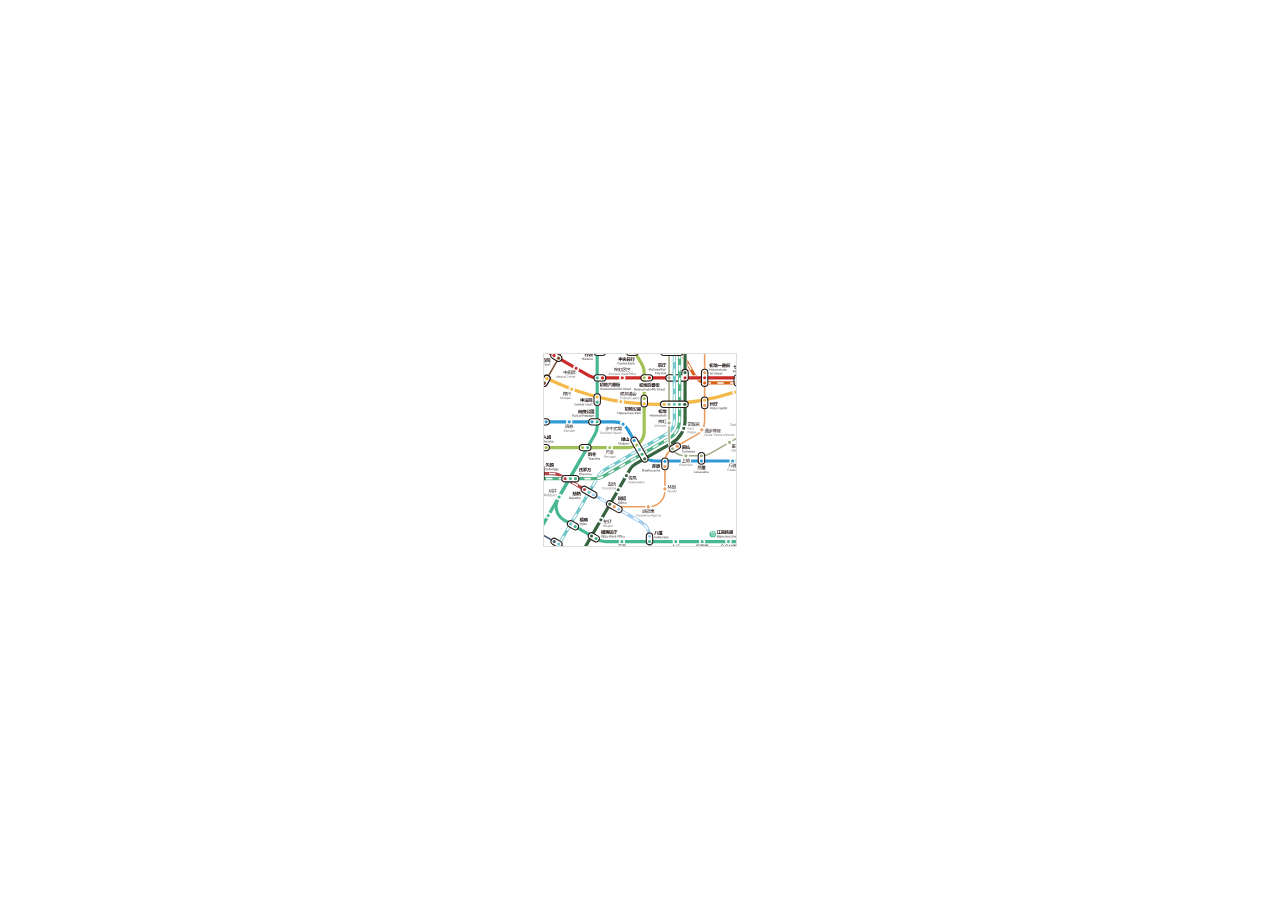
==== index.html @ 18a80d4e "Initial commit" ====
<!doctype html>
<html lang="ko">
<head>
  <meta charset="utf-8">
  <meta name="viewport" content="width=device-width, initial-scale=1">
  <link rel="stylesheet" href="style.css">
  <title>노선도</title>
</head>
<body class="home">
  <a class="city" href="sluqecu/">
    <img class="city-map" src="sluqecu/map.svg" alt="">
    <span class="city-name">SLUQECU</span>
  </a>
</body>
</html>
---- style.css ----
html,
body {
    height: 100%;
    margin: 0;
}

body {
    display: flex;
}

#panel input,
#panel button {
    box-sizing: border-box;
    height: 1.5rem;
    margin: 0;
    border-radius: 0;
    border: 1px solid #dddddd;
    font-size: 1rem;
    line-height: 1rem;
    font-family: 'rusimez sans', 'Pretendard', 'Microsoft YaHei', sans-serif;
}

#panel input {
    width: 18rem;
    margin-bottom: 0.5rem;
    margin-right: 3rem;
    padding: 0.25rem;
}

#panel button {
    width: 6rem;
    background-color: #ffffff;
    margin-right: 0.5rem;
}

button:hover { background-color: #eeeeee; }

#map {
    flex: 1;
    min-width: 0;
    overflow: hidden;
}

#map svg {
    display: block;
    width: 100%;
    height: 100%;
    cursor: grab;
    touch-action: none;
    user-select: none;
}

#panel {
    flex: none;
    position: relative;
    width: 24rem;
    box-sizing: border-box;
    padding: 1rem;
    overflow: auto;
    border-left: 1px solid #dddddd;
}

#panel .result {
    white-space: pre-wrap;
    font-size: 1rem;
    line-height: 1.5rem;
    margin: 1rem 0;
    font-family: 'rusimez sans', 'Pretendard', 'Microsoft YaHei', sans-serif;
}

.suggest {
    position: absolute;
    z-index: 1;
    box-sizing: border-box;
    max-height: 18rem;
    margin: 0;
    padding: 0;
    overflow: auto;
    list-style: none;
    background-color: #ffffff;
    border: 1px solid #dddddd;
    border-top: none;
    font-size: 1rem;
    line-height: 1rem;
    font-family: 'rusimez sans', 'Pretendard', 'Microsoft YaHei', sans-serif;
}

.suggest li {
    height: 1rem;
    padding: 0.25rem;
    cursor: pointer;
    white-space: nowrap;
    overflow: hidden;
    text-overflow: ellipsis;
}

.suggest li:hover,
.suggest li.active { background-color: #eeeeee; }

.suggest li.empty {
    height: 1rem;
    color: #999999;
    cursor: default;
}

#panel .station-row,
#panel .line-row { white-space: nowrap; }

.station-mark {
    fill: none;
    stroke-width: 15;
    stroke-linecap: round;
    stroke-linejoin: round;
    opacity: 0.5;
    pointer-events: none;
}

.station-mark.departure { stroke: red; }
.station-mark.destination { stroke: blue; }

.station-row {
    display: flex;
    align-items: center;
    height: 2rem;
    line-height: 2rem;
}

.line-box {
    display: flex;
    align-items: center;
}

.hy-icon {
    text-align: center;
    width: 1.5rem;
    height: 1.5rem;
    border-radius: 25%;
    line-height: 1.5rem;
    margin: 0.25rem;
    outline: 2px solid;
    outline-offset: -2px;
    color: #000000;
}

.sl-icon {
    text-align: center;
    width: 1.5rem;
    height: 1.5rem;
    border-radius: 50%;
    line-height: 1.5rem;
    margin: 0.25rem;
    outline: 2px solid;
    outline-offset: -2px;
    font-family: 'HanWangKanTan';
    font-weight: 400;
}

.sq-icon,
.sm-icon,
.kr1-icon,
.kr2-icon,
.kr3-icon {
    text-align: center;
    width: 1.5rem;
    height: 1.5rem;
    border-radius: 50%;
    line-height: 1.5rem;
    margin: 0.25rem;
    color: #ffffff;
}


.kr1-icon { font-size: 0.75rem; }
.kr2-icon { font-size: 0.5rem; }

.kr3-icon {
    height: 1rem;
    padding: 0.25rem 0;
    font-size: 0.5rem;
    line-height: 0.5rem;
}

.line-row {
    display: flex;
    align-items: center;
    height: 2rem;
    gap: 0.25rem;
    margin-top: 0.5rem;
    font-weight: 700;
    line-height: 2rem;
}


/* ───────── 메인 페이지 ───────── */
/* 도시 카드가 늘어나면 가로로 늘어놓고, 넘치면 다음 줄로 */
body.home {
    flex-wrap: wrap;
    justify-content: center;
    align-items: center;
    align-content: center;
    gap: 1rem;
    padding: 1rem;
    box-sizing: border-box;
}

/* 노선도의 일부만 잘라서 보여 주는 카드: 2560 크기의 노선도에서 緑山 Sluqecu역(1815, 1790) 주변 360×360 */
.city {
    position: relative;
    display: block;
    width: 12rem;
    aspect-ratio: 1;
    overflow: hidden;
    border: 1px solid #dddddd;
}

.city-map {
    position: absolute;
    max-width: none;
    width: calc(100% * 2560 / 360);
    left: calc(-100% * 1635 / 360);
    top: calc(-100% * 1610 / 360);
    transition: filter 0.3s;
}

.city-name {
    position: absolute;
    inset: 0;
    display: flex;
    justify-content: center;
    align-items: center;
    color: #ffffff;
    font-family: 'rusimez sans', 'Pretendard', 'Microsoft YaHei', sans-serif;
    font-size: 1.5rem;
    font-weight: 700;
    letter-spacing: 0.15em;
    opacity: 0;
    transition: opacity 0.3s;
}

.city:hover .city-map,
.city:focus-visible .city-map { filter: brightness(0.45); }

.city:hover .city-name,
.city:focus-visible .city-name { opacity: 1; }

/* 마우스가 없는 기기(터치)는 호버가 없으니 처음부터 글자를 보여 준다 */
@media (hover: none) {
    .city-map { filter: brightness(0.45); }
    .city-name { opacity: 1; }
}

/* ───────── 모바일: 지도를 화면 전체에, 패널은 아래에서 끌어올린다 ───────── */
.handle { display: none; }

@media (max-width: 768px) {
    body:not(.home) { display: block; overflow: hidden; }

    #map {
        position: fixed;
        inset: 0;
    }

    #panel {
        position: fixed;
        z-index: 2;
        left: 0;
        right: 0;
        bottom: 0;
        width: auto;
        height: 85vh;
        height: 85dvh;
        padding-top: 0;
        border-left: none;
        border-top: 1px solid #dddddd;
        background-color: #ffffff;
        transform: translateY(calc(100% - 9rem));
        transition: transform 0.25s ease;
    }

    #panel.dragging { transition: none; }

    .handle {
        display: block;
        position: sticky;
        top: 0;
        z-index: 2;
        height: 1rem;
        background-color: #ffffff;
        cursor: grab;
        touch-action: none;
    }

    .handle::before {
        content: "";
        display: block;
        width: 3rem;
        height: 0.25rem;
        margin: 0.75rem auto 0;
        border-radius: 0.125rem;
        background-color: #cccccc;
    }
}
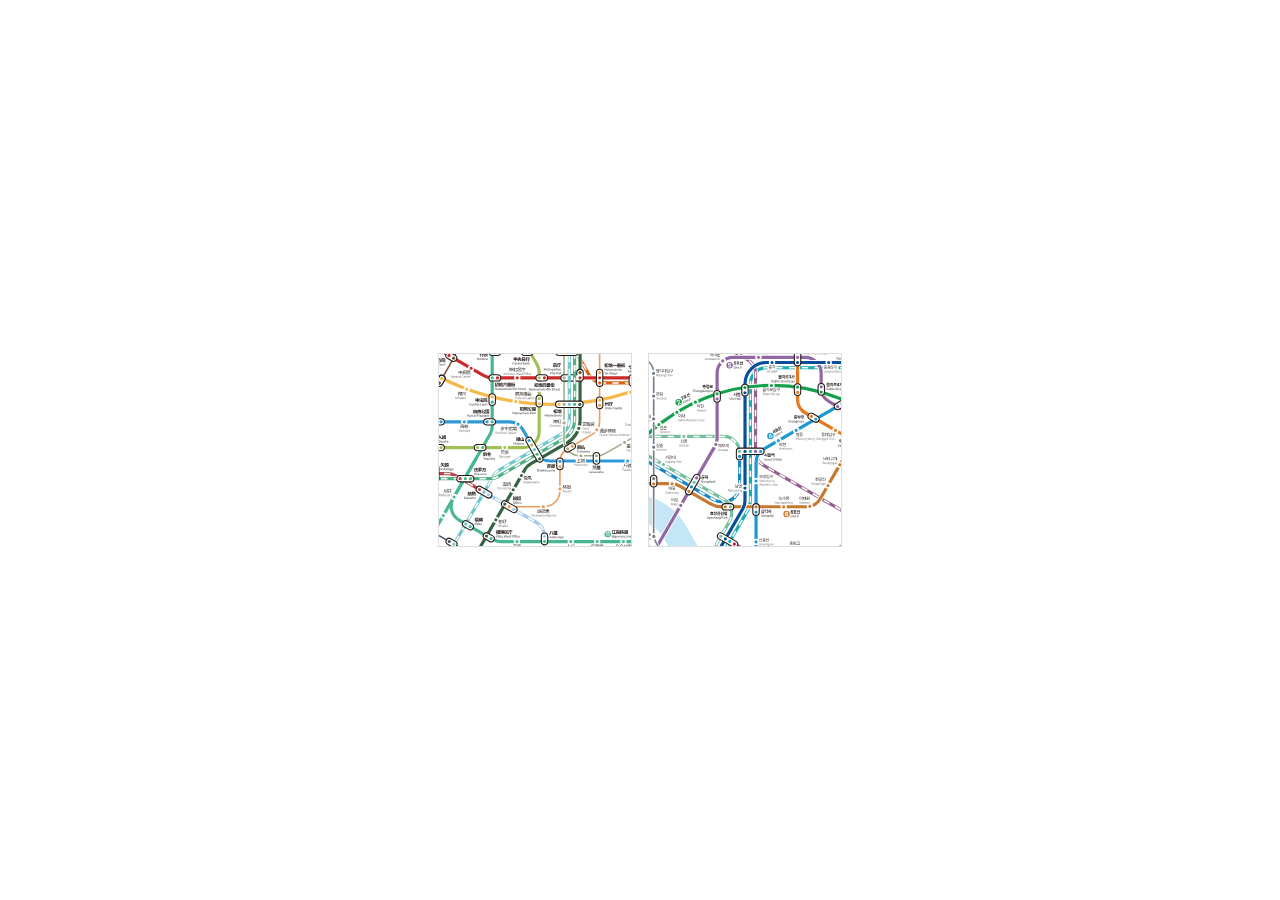
==== commit e19a5965: "aa" ====
--- a/index.html
+++ b/index.html
@@ -3,13 +3,21 @@
 <head>
   <meta charset="utf-8">
   <meta name="viewport" content="width=device-width, initial-scale=1">
+  <title>Raceda</title>
+  <meta name="description" content="Metro Maps Designed by Daco">
+  <meta property="og:title" content="Raceda">
+  <meta property="og:description" content="Metro Maps Designed by Daco">
+  <meta property="og:type" content="website">
   <link rel="stylesheet" href="style.css">
-  <title>노선도</title>
 </head>
 <body class="home">
-  <a class="city" href="sluqecu/">
+  <a class="city" href="sluqecu/" style="--map: 2560; --x: 1815; --y: 1790;">
     <img class="city-map" src="sluqecu/map.svg" alt="">
     <span class="city-name">SLUQECU</span>
   </a>
+  <a class="city" href="seoul/" style="--map: 1920; --x: 975; --y: 840">
+    <img class="city-map" src="seoul/map.svg" alt="">
+    <span class="city-name">SEOUL</span>
+  </a>
 </body>
 </html>
--- a/style.css
+++ b/style.css
@@ -1,3 +1,45 @@
+@font-face {
+  font-family: 'sansRm';
+  src: url('/fonts/RusimezSans.otf') format('opentype');
+  font-weight: 400;
+}
+
+@font-face {
+  font-family: 'sansRm';
+  src: url('/fonts/RusimezSansBold.otf') format('opentype');
+  font-weight: 700;
+}
+
+@font-face {
+  font-family: 'sansLa';
+  font-weight: 400;
+  src: url(/fonts/Pretendard-Regular.otf) format('opentype');
+}
+
+@font-face {
+  font-family: 'sansLa';
+  font-weight: 700;
+  src: url(/fonts/Pretendard-Bold.otf) format('opentype');
+}
+
+@font-face {
+  font-family: 'sansSc';
+  font-weight: 400;
+  src: url(/fonts/NotoSansSC-Regular.ttf) format('truetype');
+  unicode-range: U+3400-4DBF, U+4E00-9FFF;
+}
+
+@font-face {
+  font-family: 'sansSc';
+  font-weight: 700;
+  src: url(/fonts/NotoSansSC-Bold.ttf) format('truetype');
+  unicode-range: U+3400-4DBF, U+4E00-9FFF;
+}
+
+:root {
+  --sans-font: 'sansRm', 'sansLa', 'sansSc', sans-serif;
+}
+
 html,
 body {
     height: 100%;
@@ -17,7 +59,8 @@
     border: 1px solid #dddddd;
     font-size: 1rem;
     line-height: 1rem;
-    font-family: 'rusimez sans', 'Pretendard', 'Microsoft YaHei', sans-serif;
+    font-family: var(--sans-font);
+    color: #000000;
 }
 
 #panel input {
@@ -65,7 +108,7 @@
     font-size: 1rem;
     line-height: 1.5rem;
     margin: 1rem 0;
-    font-family: 'rusimez sans', 'Pretendard', 'Microsoft YaHei', sans-serif;
+    font-family: var(--sans-font);
 }
 
 .suggest {
@@ -82,7 +125,7 @@
     border-top: none;
     font-size: 1rem;
     line-height: 1rem;
-    font-family: 'rusimez sans', 'Pretendard', 'Microsoft YaHei', sans-serif;
+    font-family: var(--sans-font);
 }
 
 .suggest li {
@@ -118,6 +161,9 @@
 .station-mark.departure { stroke: red; }
 .station-mark.destination { stroke: blue; }
 
+.line-box > svg,
+.line-row > div { flex: none; }
+
 .station-row {
     display: flex;
     align-items: center;
@@ -128,56 +174,6 @@
 .line-box {
     display: flex;
     align-items: center;
-}
-
-.hy-icon {
-    text-align: center;
-    width: 1.5rem;
-    height: 1.5rem;
-    border-radius: 25%;
-    line-height: 1.5rem;
-    margin: 0.25rem;
-    outline: 2px solid;
-    outline-offset: -2px;
-    color: #000000;
-}
-
-.sl-icon {
-    text-align: center;
-    width: 1.5rem;
-    height: 1.5rem;
-    border-radius: 50%;
-    line-height: 1.5rem;
-    margin: 0.25rem;
-    outline: 2px solid;
-    outline-offset: -2px;
-    font-family: 'HanWangKanTan';
-    font-weight: 400;
-}
-
-.sq-icon,
-.sm-icon,
-.kr1-icon,
-.kr2-icon,
-.kr3-icon {
-    text-align: center;
-    width: 1.5rem;
-    height: 1.5rem;
-    border-radius: 50%;
-    line-height: 1.5rem;
-    margin: 0.25rem;
-    color: #ffffff;
-}
-
-
-.kr1-icon { font-size: 0.75rem; }
-.kr2-icon { font-size: 0.5rem; }
-
-.kr3-icon {
-    height: 1rem;
-    padding: 0.25rem 0;
-    font-size: 0.5rem;
-    line-height: 0.5rem;
 }
 
 .line-row {
@@ -190,9 +186,6 @@
     line-height: 2rem;
 }
 
-
-/* ───────── 메인 페이지 ───────── */
-/* 도시 카드가 늘어나면 가로로 늘어놓고, 넘치면 다음 줄로 */
 body.home {
     flex-wrap: wrap;
     justify-content: center;
@@ -203,7 +196,6 @@
     box-sizing: border-box;
 }
 
-/* 노선도의 일부만 잘라서 보여 주는 카드: 2560 크기의 노선도에서 緑山 Sluqecu역(1815, 1790) 주변 360×360 */
 .city {
     position: relative;
     display: block;
@@ -216,10 +208,10 @@
 .city-map {
     position: absolute;
     max-width: none;
-    width: calc(100% * 2560 / 360);
-    left: calc(-100% * 1635 / 360);
-    top: calc(-100% * 1610 / 360);
-    transition: filter 0.3s;
+    width: calc(100% * var(--map) / 360);
+    left: calc(-100% * (var(--x) - 360 / 2) / 360);
+    top: calc(-100% * (var(--y) - 360 / 2) / 360);
+    transition: filter 0.2s ease;
 }
 
 .city-name {
@@ -229,12 +221,12 @@
     justify-content: center;
     align-items: center;
     color: #ffffff;
-    font-family: 'rusimez sans', 'Pretendard', 'Microsoft YaHei', sans-serif;
+    font-family: var(--sans-font);
     font-size: 1.5rem;
     font-weight: 700;
     letter-spacing: 0.15em;
     opacity: 0;
-    transition: opacity 0.3s;
+    transition: opacity 0.2s ease;
 }
 
 .city:hover .city-map,
@@ -243,13 +235,11 @@
 .city:hover .city-name,
 .city:focus-visible .city-name { opacity: 1; }
 
-/* 마우스가 없는 기기(터치)는 호버가 없으니 처음부터 글자를 보여 준다 */
 @media (hover: none) {
     .city-map { filter: brightness(0.45); }
     .city-name { opacity: 1; }
 }
 
-/* ───────── 모바일: 지도를 화면 전체에, 패널은 아래에서 끌어올린다 ───────── */
 .handle { display: none; }
 
 @media (max-width: 768px) {
@@ -274,7 +264,7 @@
         border-top: 1px solid #dddddd;
         background-color: #ffffff;
         transform: translateY(calc(100% - 9rem));
-        transition: transform 0.25s ease;
+        transition: transform 0.2s ease;
     }
 
     #panel.dragging { transition: none; }
